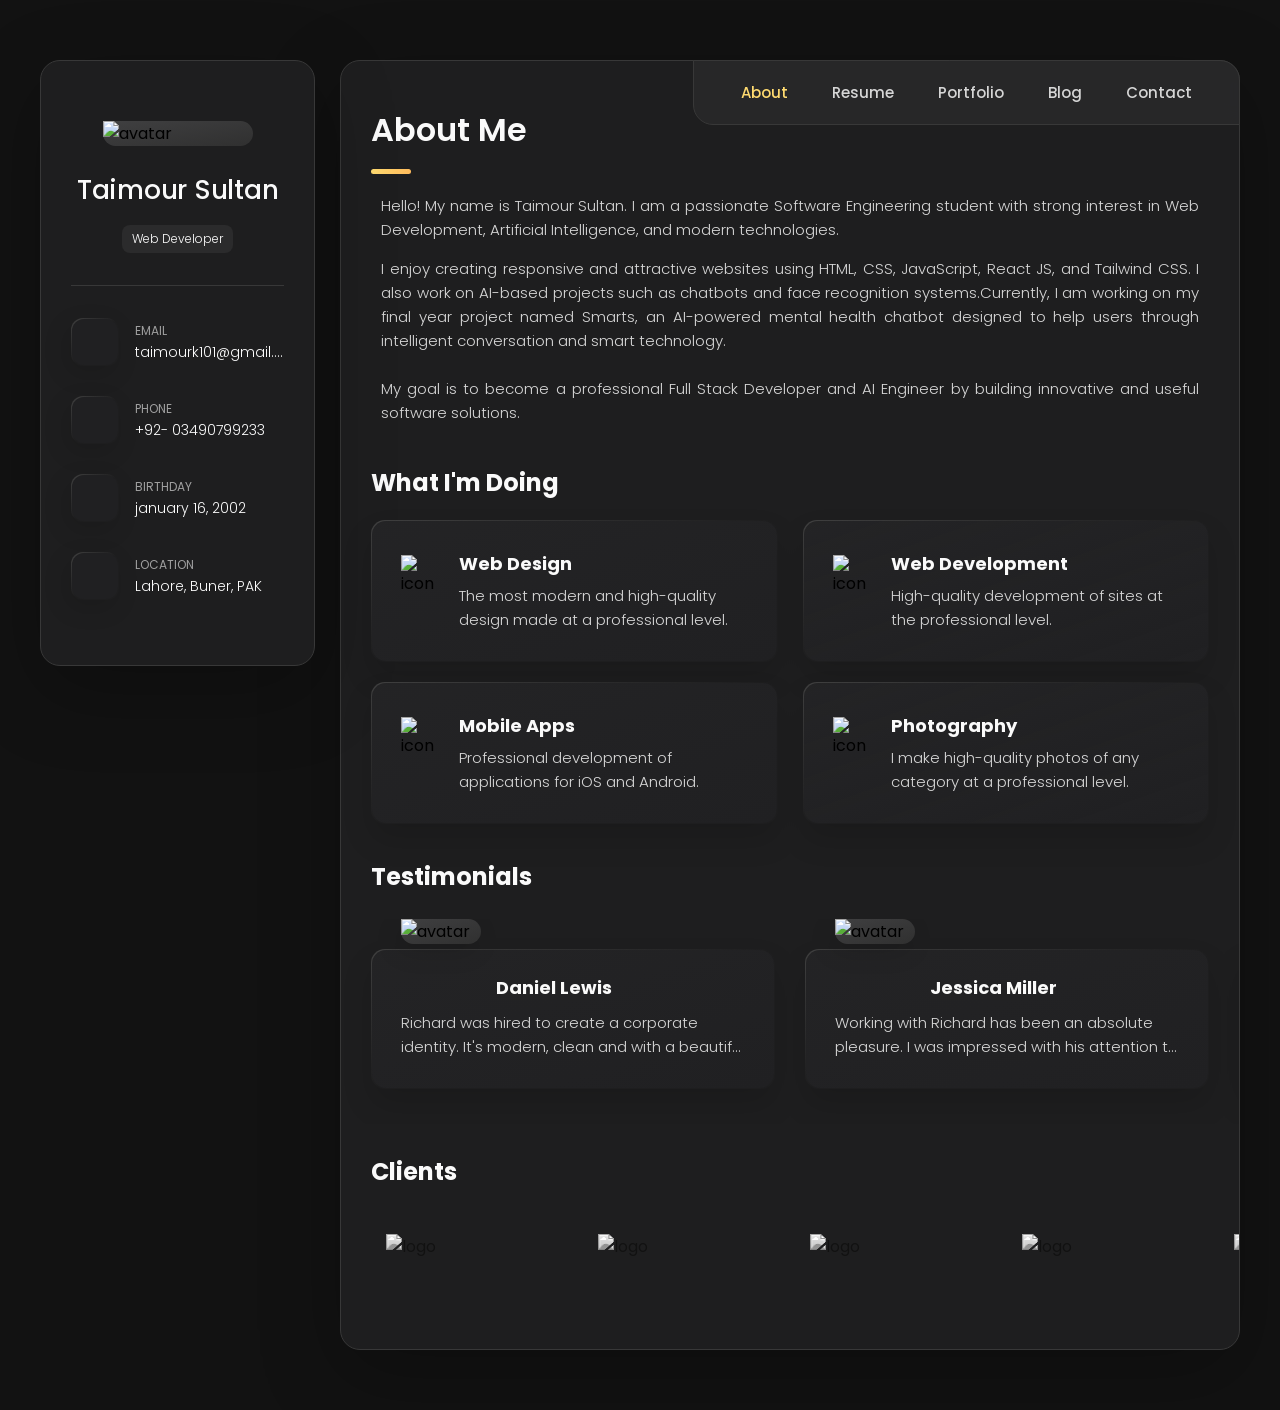
==== index.html @ 166cf3db "first commit" ====
<!DOCTYPE html>
<html lang="en">
<head>
    <meta charset="UTF-8">
    <meta name="viewport" content="width=device-width, initial-scale=1.0">
    <title>Personal Portfolio</title>
    <link rel="stylesheet" href="style.css">
    <link rel="shortcut icon" href="https://i.postimg.cc/9fqYVvxh/logo.png" type="image/x-icon">
</head>
<body>
    <main>
        <aside class="sidebar " data-sidebar>
            <div class="sidebar-info">
                <figure class="avatar-box">
                    <img src="https://i.postimg.cc/JzBWVhW4/my-avatar.png" alt="avatar" width="80">
                </figure>

                <div class="info-content">
                    <h1 class="name" title="Richard Hanrick">Taimour Sultan</h1>
                    <p class="title">Web Developer</p>
                </div>

                <button class="info-more-btn" data-sidebar-btn>
                    <span>Show Contacts</span>
                    <ion-icon name="chevron-down"></ion-icon>
                </button>
            </div>

            <div class="sidebar-info-more">
                <div class="separator"></div>

                <ul class="contacts-list">
                    <li class="contact-item">
                        <div class="icon-box">
                            <ion-icon name="mail-outline"></ion-icon>
                        </div>

                        <div class="contact-info">
                            <p class="contact-title">Email</p>

                            <a href="mailto:richard@example.com" class="contact-link">taimourk101@gmail.com</a>
                        </div>
                    </li>

                    <li class="contact-item">
                        <div class="icon-box">
                            <ion-icon name="phone-portrait-outline"></ion-icon>
                        </div>

                        <div class="contact-info">
                            <p class="contact-title">Phone</p>

                            <a href="tel:+923490799233" class="contact-link">+92- 03490799233</a>
                        </div>
                    </li>

                    <li class="contact-item">
                        <div class="icon-box">
                            <ion-icon name="calendar-outline"></ion-icon>
                        </div>

                        <div class="contact-info">
                            <p class="contact-title">Birthday</p>

                            <time datetime="1982-06-23">january 16, 2002</time>
                        </div>
                    </li>

                    <li class="contact-item">
                        <div class="icon-box">
                            <ion-icon name="location-outline"></ion-icon>
                        </div>

                        <div class="contact-info">
                            <p class="contact-title">Location</p>

                            <address>Lahore, Buner, PAK</address>
                        </div>
                    </li>
                </ul>

                <div class="separator"></div>

                <ul class="social-list">
                    <li class="social-item"><a href="https://github.com/taimoursultan7" class="social-link" target="_blank"><ion-icon name="logo-github"></ion-icon></a></li>

                    <li class="social-item"><a href="https://x.com/taimour_kh38500" class="social-link" target="_blank"><ion-icon name="logo-twitter"></ion-icon></a></li>
                    
                    <li class="social-item"><a href="https://www.instagram.com/dxkhan_7?igsh=ajRmc2sweWIwYXI=" class="social-link" target="_blank"><ion-icon name="logo-instagram"></ion-icon></a></li>

                    <li class="social-item"><a href="https://wa.me/923490799233" class="social-link" target="_blank"><ion-icon name="logo-whatsapp"></ion-icon></a></li>

                    <li class="social-item"><a href="https://www.snapchat.com/add/taimour_3?share_id=RytKRe5foOk&locale=en-PK" class="social-link" target="_blank"><ion-icon name="logo-snapchat"></ion-icon></a></li>

                    <li class="social-item"><a href="https://tiktok.com/@taimourkhan_7" class="social-link" target="_blank"><ion-icon name="logo-tiktok"></ion-icon></a></li>

                    <li class="social-item"><a href="https://www.linkedin.com/in/taimour-sultan-67161540a?utm_source=share_via&utm_content=profile&utm_medium=member_android" class="social-link" target="_blank"><ion-icon name="logo-linkedin"></ion-icon></a></li>
                </ul>
            </div>
        </aside>

        <div class="main-content">
            <nav class="navbar">
                <ul class="navbar-list">
                    <li class="navbar-item"><button class="navbar-link active" data-nav-link>About</button></li>
                    <li class="navbar-item"><button class="navbar-link" data-nav-link>Resume</button></li>
                    <li class="navbar-item"><button class="navbar-link" data-nav-link>Portfolio</button></li>
                    <li class="navbar-item"><button class="navbar-link" data-nav-link>Blog</button></li>
                    <li class="navbar-item"><button class="navbar-link" data-nav-link>Contact</button></li>
                </ul>
            </nav>

            <article class="about active" data-page="about">
                <header>
                    <h2 class="h2 article-title">About me</h2>
                </header>

                <section class="about-text">
                    <p>Hello! My name is Taimour Sultan. I am a passionate Software Engineering student with strong interest in Web Development, Artificial Intelligence, and modern technologies.</p>
                    <p>I enjoy creating responsive and attractive websites using HTML, CSS, JavaScript, React JS, and Tailwind CSS. I also work on AI-based projects such as chatbots and face recognition systems.Currently, I am working on my final year project named Smarts, an AI-powered mental health chatbot designed to help users through intelligent conversation and smart technology.
<br><br>
My goal is to become a professional Full Stack Developer and AI Engineer by building innovative and useful software solutions.</p>
                </section>

                <section class="service">
                    <h3 class="h3 service-title">What I'm doing</h3>

                    <ul class="service-list">
                        <li class="service-item">
                            <div class="service-icon-box">
                                <img src="https://i.postimg.cc/4389jZkP/icon-design.png" alt="icon" width="40">
                            </div>

                            <div class="service-content-box">
                                <h4 class="h4 service-item-title">Web Design</h4>
                                <p class="service-item-text">The most modern and high-quality design made at a professional level.</p>
                            </div>
                        </li>

                        <li class="service-item">
                            <div class="service-icon-box">
                                <img src="https://i.postimg.cc/ZqgqrqzG/icon-dev.png" alt="icon" width="40">
                            </div>

                            <div class="service-content-box">
                                <h4 class="h4 service-item-title">Web development</h4>
                                <p class="service-item-text">High-quality development of sites at the professional level.</p>
                            </div>
                        </li>

                        <li class="service-item">
                            <div class="service-icon-box">
                                <img src="https://i.postimg.cc/xjLdzYxZ/icon-app.png" alt="icon" width="40">
                            </div>

                            <div class="service-content-box">
                                <h4 class="h4 service-item-title">Mobile apps</h4>
                                <p class="service-item-text">Professional development of applications for iOS and Android.</p>
                            </div>
                        </li>

                        <li class="service-item">
                            <div class="service-icon-box">
                                <img src="https://i.postimg.cc/0NL8zHpx/icon-photo.png" alt="icon" width="40">
                            </div>

                            <div class="service-content-box">
                                <h4 class="h4 service-item-title">Photography</h4>
                                <p class="service-item-text">I make high-quality photos of any category at a professional level.</p>
                            </div>
                        </li>
                    </ul>
                </section>

                <section class="testimonials">
                    <h3 class="h3 testimonials-title">Testimonials</h3>

                    <ul class="testimonials-list has-scrollbar">
                        <li class="testimonials-item">
                            <div class="content-card" data-testimonials-item>
                                <figure class="testimonials-avatar-box">
                                    <img src="https://i.postimg.cc/zGDHfn3G/avatar-1.png" alt="avatar" data-testimonials-avatar width="60">
                                </figure>

                                <h4 class="h4 testimonials-item-title" data-testimonials-title>Daniel Lewis</h4>

                                <div class="testimonials-text" data-testimonials-text>
                                    <p>Richard was hired to create a corporate identity. It's modern, clean and with a beautiful design that got a lot of praises from colleagues and visitors. We were very pleased with the work done. He has a lot of experience and is very concerned about the needs of client.</p>
                                </div>
                            </div>
                        </li>

                        <li class="testimonials-item">
                            <div class="content-card" data-testimonials-item>
                                <figure class="testimonials-avatar-box">
                                    <img src="https://i.postimg.cc/DwY0yHtx/avatar-2.png" alt="avatar" data-testimonials-avatar width="60">
                                </figure>

                                <h4 class="h4 testimonials-item-title" data-testimonials-title>Jessica Miller</h4>

                                <div class="testimonials-text" data-testimonials-text>
                                    <p>Working with Richard has been an absolute pleasure. I was impressed with his attention to detail, his web design skills and his professional approach to our timelines and processes.</p>
                                </div>
                            </div>
                        </li>

                        <li class="testimonials-item">
                            <div class="content-card" data-testimonials-item>
                                <figure class="testimonials-avatar-box">
                                    <img src="https://i.postimg.cc/fRFWhX9F/avatar-3.png" alt="avatar" data-testimonials-avatar width="60">
                                </figure>

                                <h4 class="h4 testimonials-item-title" data-testimonials-title>Emily Evans</h4>

                                <div class="testimonials-text" data-testimonials-text>
                                    <p>I couldn't be happier with the website that Richard created for us. His attention to detail and creativity is unmatched. Our clients frequently compliment the design, and it has significantly improved our brand image.</p>
                                </div>
                            </div>
                        </li>

                        <li class="testimonials-item">
                            <div class="content-card" data-testimonials-item>
                                <figure class="testimonials-avatar-box">
                                    <img src="https://i.postimg.cc/zXv1Xv81/avatar-4.png" alt="avatar" data-testimonials-avatar width="60">
                                </figure>

                                <h4 class="h4 testimonials-item-title" data-testimonials-title>Henry Williams</h4>

                                <div class="testimonials-text" data-testimonials-text>
                                    <p>I was overwhelmed with the thought of redesigning my online store, but Richard made the process seamless. The site is not only visually appealing but also optimized for conversions. I've seen a 50% increase in traffic since the launch!</p>
                                </div>
                            </div>
                        </li>
                    </ul>
                </section>

                <div class="modal-container " data-modal-container>
                    <div class="overlay " data-overlay></div>

                    <section class="testimonials-modal">
                        <button class="modal-close-btn" data-modal-close-btn><ion-icon name="close-outline"></ion-icon></button>

                        <div class="modal-img-wrapper">
                            <figure class="modal-avatar-box">
                                <img src="https://i.postimg.cc/zGDHfn3G/avatar-1.png" alt="Daniel Lewis" width="80" data-modal-img>
                            </figure>

                            <img src="https://i.postimg.cc/mZ00RwX7/icon-quote.png" alt="quote icon">
                        </div>

                        <div class="modal-content">
                            <h4 class="h3 modal-title" data-modal-title>Daniel Lewis</h4>
                            <time datetime="2023-06-14">14 June, 2023</time>

                            <div class="modal-text" data-modal-text>
                                <p>Richard was hired to create a corporate identity. It's modern, clean and with a beautiful design that got a lot of praises from colleagues and visitors. We were very pleased with the work done. He has a lot of experience and is very concerned about the needs of client.</p>
                            </div>
                        </div>
                    </section>
                </div>

                <section class="clients">
                    <h3 class="h3 clients-title">Clients</h3>

                    <ul class="clients-list has-scrollbar">
                        <li class="clients-item">
                            <a href="#"><img src="https://i.postimg.cc/YqfKyG66/logo-1-color.png" alt="logo"></a>
                        </li>

                        <li class="clients-item">
                            <a href="#"><img src="https://i.postimg.cc/fWm6JtgG/logo-2-color.png" alt="logo"></a>
                        </li>

                        <li class="clients-item">
                            <a href="#"><img src="https://i.postimg.cc/Bb07xpwd/logo-3-color.png" alt="logo"></a>
                        </li>

                        <li class="clients-item">
                            <a href="#"><img src="https://i.postimg.cc/hv1yMmkh/logo-4-color.png" alt="logo"></a>
                        </li>

                        <li class="clients-item">
                            <a href="#"><img src="https://i.postimg.cc/ry1P86Dc/logo-5-color.png" alt="logo"></a>
                        </li>

                        <li class="clients-item">
                            <a href="#"><img src="https://i.postimg.cc/SsWDN8NV/logo-6-color.png" alt="logo"></a>
                        </li>
                    </ul>
                </section>

            </article>
            
            <article class="resume " data-page="resume">
                <header>
                    <h2 class="h2 article-title">Resume</h2>
                </header>

                <section class="timeline">
                    <div class="title-wrapper">
                        <div class="icon-box"><ion-icon name="book-outline"></ion-icon></div>

                        <h3 class="h3">Education</h3>
                    </div>

                    <ol class="timeline-list">
                        <li class="timeline-item">
                            <h4 class="h4 timeline-item-title">University of swat </h4>
                            <span>2021 - 2025</span>
                            <p class="timeline-text">The University of Swat is a public sector university located in Khyber Pakhtunkhwa, Pakistan. It offers a range of undergraduate and postgraduate programs, including Software Engineering. Taimour Sultan is currently studying Software Engineering at the University of Swat, where he is gaining skills in programming, software development, and modern computing technologies.</p>
                        </li>

                        <li class="timeline-item">
                            <h4 class="h4 timeline-item-title">Govt.Degree College Jower,Buner.</h4>
                            <span>2020 - 2021</span>
                            <p class="timeline-text">Government Degree College Jowar, Buner is a public educational institution located in District Buner, Khyber Pakhtunkhwa, Pakistan. It provides intermediate and degree-level education in various disciplines. Taimour Sultan completed F.Sc (Pre-Engineering) from this college, gaining a strong foundation in mathematics, physics, and chemistry for further studies in engineering and technology.</p>
                        </li>

                        <li class="timeline-item">
                            <h4 class="h4 timeline-item-title">Abdali Public School Jower,Buner.</h4>
                            <span>2003 - 2019</span>
                            <p class="timeline-text">Abdali Public School Jowar, Buner is a private educational institution located in District Buner, Khyber Pakhtunkhwa, Pakistan. It provides quality education at school and college level with a focus on academic excellence and discipline. Taimour Sultan studied at this school, where he built a strong foundation for his future education.</p>
                        </li>
                    </ol>
                </section>

                <section class="timeline">
                    <div class="title-wrapper">
                        <div class="icon-box"><ion-icon name="book-outline"></ion-icon></div>

                        <h3 class="h3">Experience</h3>
                    </div>

                    <ol class="timeline-list">
                        <li class="timeline-item">
                            <h4 class="h4 timeline-item-title">Web Development</h4>
                            <span>2025 - Present</span>
                            <p class="timeline-text">Web development is the process of creating and maintaining websites and web applications. It involves designing the user interface (front-end), building server-side functionality (back-end), and managing databases. Web developers use technologies like HTML, CSS, JavaScript, and frameworks to build responsive, interactive, and user-friendly websites that work across all devices.</p>
                        </li>

                        <li class="timeline-item">
                            <h4 class="h4 timeline-item-title">Backend Development</h4>
                            <span>2025 - 2026</span>
                            <p class="timeline-text">Backend development is the part of web development that focuses on server-side logic, databases, and application functionality. It handles how data is stored, processed, and delivered between the server and the user interface. Backend developers use languages like Python, Java, PHP, Node.js, and databases like MySQL or MongoDB to build secure, fast, and efficient web systems.</p>
                        </li>

                        <li class="timeline-item">
                            <h4 class="h4 timeline-item-title">Web designer</h4>
                            <span>2021 - 2026</span>
                            <p class="timeline-text">I create logos, color schemes and typography for a brand's identity. Also I develop graphics for websites, social media and digital ads with applications that enhance user experience.</p>
                        </li>

                        <li class="timeline-item">
                            <h4 class="h4 timeline-item-title">Digital Marketing</h4>
                            <span>2025 - 2026</span>
                            <p class="timeline-text">Digital marketing is the practice of promoting products or services using digital platforms such as social media, search engines, websites, and email. It helps businesses reach a wider audience, increase brand awareness, and boost sales through online strategies like SEO, social media marketing, and paid advertising. Taimour Sultan has knowledge of digital marketing, focusing on online growth and audience engagement techniques.</p>
                        </li>
                    </ol>
                </section>

                <section class="skill">
                    <h3 class="h3 skills-title">My Skills</h3>

                    <ul class="skills-list content-card">
                        <li class="skills-item">
                            <div class="title-wrapper">
                                <h5 class="h5">Web Development</h5>
                                <data value="80">80%</data>
                            </div>

                            <div class="skills-progress-bg">
                                <div class="skills-progress-fill" style="width: 80%;"></div>
                            </div>
                        </li>

                        <li class="skills-item">
                            <div class="title-wrapper">
                                <h5 class="h5">Backend Development</h5>
                                <data value="70">70%</data>
                            </div>

                            <div class="skills-progress-bg">
                                <div class="skills-progress-fill" style="width: 70%;"></div>
                            </div>
                        </li>

                        <li class="skills-item">
                            <div class="title-wrapper">
                                <h5 class="h5">Web Design</h5>
                                <data value="90">90%</data>
                            </div>

                            <div class="skills-progress-bg">
                                <div class="skills-progress-fill" style="width: 90%;"></div>
                            </div>
                        </li>

                        <li class="skills-item">
                            <div class="title-wrapper">
                                <h5 class="h5">Digital Marketing</h5>
                                <data value="50">50%</data>
                            </div>

                            <div class="skills-progress-bg">
                                <div class="skills-progress-fill" style="width: 50%;"></div>
                            </div>
                        </li>
                    </ul>
                </section>
            </article>

            <article class="portfolio " data-page="portfolio">
                <header>
                    <h2 class="h2 article-title">Portfolio</h2>
                </header>

                <section class="projects">
                    <ul class="filter-list">
                        <li class="filter-item"><button class="active" data-filter-btn>All</button></li>
                        <li class="filter-item"><button data-filter-btn>Blog</button></li>
                        <li class="filter-item"><button data-filter-btn>Web Development</button></li>
                        <li class="filter-item"><button data-filter-btn>Backend Development</button></li>
                        <li class="filter-item"><button data-filter-btn>Web Design</button></li>
                        <li class="filter-item"><button data-filter-btn>Digital Marketing</button></li>
                    </ul>

                    <div class="filter-select-box">
                        <button class="filter-select " data-select>
                            <div class="select-value" data-select-value>Select Category</div>

                            <div class="select-icon">
                                <ion-icon name="chevron-down"></ion-icon>
                            </div>
                        </button>

                        <ul class="select-list">
                            <li class="select-item"><button data-select-item>All</button></li>
                            <li class="select-item"><button data-select-item>Blog</button></li>
                            <li class="select-item"><button data-select-item>Web Development</button></li>
                            <li class="select-item"><button data-select-item>Backend Development</button></li>
                            <li class="select-item"><button data-select-item>Web Design</button></li>
                            <li class="select-item"><button data-select-item>Digital Marketing</button></li>
                        </ul>
                    </div>

                    <ul class="project-list">
                        <li class="project-item active" data-filter-item data-category="web development">
                            <a href="#">
                                <figure class="project-img">
                                    <div class="project-item-icon-box">
                                        <ion-icon name="eye-outline"></ion-icon>
                                    </div>

                                    <img src="https://i.postimg.cc/qRHpHMyd/project-1.jpg" alt="finance" loading="lazy">
                                </figure>

                                <h3 class="project-title">Finance</h3>
                                <p class="project-category">Web Development</p>
                            </a>
                        </li>

                        <li class="project-item active" data-filter-item data-category="backend development">
                            <a href="#">
                                <figure class="project-img">
                                    <div class="project-item-icon-box">
                                        <ion-icon name="eye-outline"></ion-icon>
                                    </div>

                                    <img src="https://i.postimg.cc/bNrcM2Wt/project-2.png" alt="orizon" loading="lazy">
                                </figure>

                                <h3 class="project-title">Orizon</h3>
                                <p class="project-category">Backend Development</p>
                            </a>
                        </li>

                        <li class="project-item active" data-filter-item data-category="web design">
                            <a href="#">
                                <figure class="project-img">
                                    <div class="project-item-icon-box">
                                        <ion-icon name="eye-outline"></ion-icon>
                                    </div>

                                    <img src="https://i.postimg.cc/jSJVqYsq/project-3.jpg" alt="fundo" loading="lazy">
                                </figure>

                                <h3 class="project-title">Fundo</h3>
                                <p class="project-category">Web Design</p>
                            </a>
                        </li>

                        <li class="project-item active" data-filter-item data-category="blog">
                            <a href="#">
                                <figure class="project-img">
                                    <div class="project-item-icon-box">
                                        <ion-icon name="eye-outline"></ion-icon>
                                    </div>

                                    <img src="https://i.postimg.cc/dtpXxNGb/project-4.png" alt="brawlhalla" loading="lazy">
                                </figure>

                                <h3 class="project-title">Brawlhalla</h3>
                                <p class="project-category">Blog</p>
                            </a>
                        </li>

                        <li class="project-item active" data-filter-item data-category="web design">
                            <a href="#">
                                <figure class="project-img">
                                    <div class="project-item-icon-box">
                                        <ion-icon name="eye-outline"></ion-icon>
                                    </div>

                                    <img src="https://i.postimg.cc/43T0JKLw/project-5.png" alt="dsm." loading="lazy">
                                </figure>

                                <h3 class="project-title">DSM.</h3>
                                <p class="project-category">Web Design</p>
                            </a>
                        </li>

                        <li class="project-item active" data-filter-item data-category="digital marketing">
                            <a href="#">
                                <figure class="project-img">
                                    <div class="project-item-icon-box">
                                        <ion-icon name="eye-outline"></ion-icon>
                                    </div>

                                    <img src="https://i.postimg.cc/qR1DX1kZ/project-6.png" alt="metaspark" loading="lazy">
                                </figure>

                                <h3 class="project-title">Metaspark</h3>
                                <p class="project-category">Digital Marketing</p>
                            </a>
                        </li>

                        <li class="project-item active" data-filter-item data-category="backend development">
                            <a href="#">
                                <figure class="project-img">
                                    <div class="project-item-icon-box">
                                        <ion-icon name="eye-outline"></ion-icon>
                                    </div>

                                    <img src="https://i.postimg.cc/Kj4q9tjc/project-7.png" alt="summary" loading="lazy">
                                </figure>

                                <h3 class="project-title">Summary</h3>
                                <p class="project-category">Backend Development</p>
                            </a>
                        </li>

                        <li class="project-item active" data-filter-item data-category="blog">
                            <a href="#">
                                <figure class="project-img">
                                    <div class="project-item-icon-box">
                                        <ion-icon name="eye-outline"></ion-icon>
                                    </div>

                                    <img src="https://i.postimg.cc/rw2j4B1w/project-8.jpg" alt="task manager" loading="lazy">
                                </figure>

                                <h3 class="project-title">Task Manager</h3>
                                <p class="project-category">Blog</p>
                            </a>
                        </li>

                        <li class="project-item active" data-filter-item data-category="digital marketing">
                            <a href="#">
                                <figure class="project-img">
                                    <div class="project-item-icon-box">
                                        <ion-icon name="eye-outline"></ion-icon>
                                    </div>

                                    <img src="https://i.postimg.cc/7LxNsSQv/project-9.png" alt="arrival" loading="lazy">
                                </figure>

                                <h3 class="project-title">Arrival</h3>
                                <p class="project-category">Digital Marketing</p>
                            </a>
                        </li>
                    </ul>
                </section>
            </article>

            <article class="blog " data-page="blog">
                <header>
                    <h2 class="h2 article-title">Blog</h2>
                </header>

                <section class="blog-posts">
                    <ul class="blog-posts-list">
                        <li class="blog-post-item">
                            <a href="#">
                                    <figure class="blog-banner-box">
                                        <img src="https://i.postimg.cc/DysCZrWs/blog-1.jpg" alt="Design conferences in 2024" loading="lazy">
                                    </figure>

                                <div class="blog-content">
                                    <div class="blog-meta">
                                        <p class="blog-category">Design</p>
                                        <span class="dot"></span>
                                        <time datetime="2024-02-23">Feb 23, 2024</time>
                                    </div>

                                    <h3 class="h3 blog-item-title">Design conferences in 2024</h3>
                                    <p class="blog-text">In 2024, several exciting design conferences are set to take place, offering opportunities for professionals and enthusiasts to connect, learn, and share innovative ideas.</p>
                                </div>
                            </a>
                        </li>

                        <li class="blog-post-item">
                            <a href="#">
                                <figure class="blog-banner-box">
                                    <img src="https://i.postimg.cc/QC7qFDMs/blog-2.jpg" alt="Best fonts every designer" loading="lazy">
                                </figure>


                                <div class="blog-content">
                                    <div class="blog-meta">
                                        <p class="blog-category">Design</p>
                                        <span class="dot"></span>
                                        <time datetime="2024-01-29">Jan 29, 2024</time>
                                    </div>

                                    <h3 class="h3 blog-item-title">Best fonts every designer</h3>
                                    <p class="blog-text">When it comes to typography, choosing the right font is essential for effective design. In this article, I'll bring a brief overview of some of the best fonts that every designer should consider incorporating into their toolkit.</p>
                                </div>
                            </a>
                        </li>

                        <li class="blog-post-item">
                            <a href="#">
                                <figure class="blog-banner-box">
                                    <img src="https://i.postimg.cc/W1T71QcL/blog-3.jpg" alt="Design digest #80" loading="lazy">
                                </figure>

                                <div class="blog-content">
                                    <div class="blog-meta">
                                        <p class="blog-category">Design</p>
                                        <span class="dot"></span>
                                        <time datetime="2023-12-20">Dec 20, 2023</time>
                                    </div>

                                    <h3 class="h3 blog-item-title">Design digest </h3>
                                    <p class="blog-text">Hello, my friends. In this Design Digest, I'll show you a curated collection of the latest trends, insights, and innovations in the design world. This edition highlights key themes and discussions that are shaping the future of design.</p>
                                </div>
                            </a>
                        </li>

                        <li class="blog-post-item">
                            <a href="#">
                                <figure class="blog-banner-box">
                                    <img src="https://i.postimg.cc/2S0n8yxh/blog-4.jpg" alt="2023 UI interactions" loading="lazy">
                                </figure>

                                <div class="blog-content">
                                    <div class="blog-meta">
                                        <p class="blog-category">Design</p>
                                        <span class="dot"></span>
                                        <time datetime="2023-11-29">Nov 29, 2023</time>
                                    </div>

                                    <h3 class="h3 blog-item-title">2023 UI interactions</h3>
                                    <p class="blog-text">As we move into 2024, 2023 was marked by the rapidly evolution of the landscape of UI interactions, driven by advancements in technology and user expectations. Dive with me in this text to see the main areas changed in this year.</p>
                                </div>
                            </a>
                        </li>

                        <li class="blog-post-item">
                            <a href="#">
                                <figure class="blog-banner-box">
                                    <img src="https://i.postimg.cc/YCCmVkw9/blog-5.jpg" alt="The forgotten art of spacing" loading="lazy">
                                </figure>

                                <div class="blog-content">
                                    <div class="blog-meta">
                                        <p class="blog-category">Design</p>
                                        <span class="dot"></span>
                                        <time datetime="2023-11-12">Nov 12, 2023</time>
                                    </div>

                                    <h3 class="h3 blog-item-title">The forgotten art of spacing</h3>
                                    <p class="blog-text">In the realm of design, spacing is often an overlooked yet crucial element that can significantly impact the overall aesthetic and functionality of a composition. This post will emphasize the importance of white space, margins, and padding in creating visually appealing and effective designs.</p>
                                </div>
                            </a>
                        </li>

                        <li class="blog-post-item">
                            <a href="#">
                                <figure class="blog-banner-box">
                                    <img src="https://i.postimg.cc/zBCBvP16/blog-6.jpg" alt="Design digest #79" loading="lazy">
                                </figure>

                                <div class="blog-content">
                                    <div class="blog-meta">
                                        <p class="blog-category">Design</p>
                                        <span class="dot"></span>
                                        <time datetime="2023-10-20">Oct 20, 2023</time>
                                    </div>

                                    <h3 class="h3 blog-item-title">Design digest </h3>
                                    <p class="blog-text">Hi, my friends. In this Design Digest I'll focus in the tools and resources that we use daily in our projects. Also, I'll include examples of software recommendations, online courses, and design communities that foster collaboration and learning.</p>
                                </div>
                            </a>
                        </li>
                    </ul>
                </section>
            </article>

            <article class="contact " data-page="contact">
                <header>
                    <h2 class="h2 article-title">Contact</h2>
                </header>

                <section class="mapbox" data-mapbox>
                    <figure>
                        <iframe src="https://www.google.com/maps/embed?pb=!1m18!1m12!1m3!1d155664.37057407192!2d74.3343893!3d31.482940349999996!2m3!1f0!2f0!3f0!3m2!1i1024!2i768!4f13.1!3m3!1m2!1s0x39190483e58107d9%3A0xc23abe6ccc7e2462!2sLahore%2C%20Pakistan!5e1!3m2!1sen!2s!4v1780914014416!5m2!1sen!2s" width="600" height="450" style="border:0;" allowfullscreen="" loading="lazy" referrerpolicy="no-referrer-when-downgrade"></iframe>
                         width="400" height="300" loading="lazy"></iframe>
                    </figure>
                </section>

                <section class="contact-form">
                    <h3 class="h3 form-title">Contact Form</h3>

                    <form action="https://formsubmit.co/taimourk101@gmail.com" method="POST" class="form" data-form>
                        <!-- Add a hidden field to define the email subject -->
                        <input type="hidden" name="_subject" value="New message from Portfolio Contact Form">
                        <input type="hidden" name="_captcha" value="false">
                        <div class="input-wrapper">
                            <input type="text" name="fullname" class="form-input" placeholder="Full name" required data-form-input>
                            <input type="email" name="email" class="form-input" placeholder="Email Address" required data-form-input>
                        </div>

                        <textarea name="message" class="form-input" placeholder="Your Message" required data-form-input=""></textarea>

                        <button class="form-btn" type="submit" disabled data-form-btn>
                            <ion-icon name="paper-plane"></ion-icon>
                            <span>Send Message</span>
                        </button>
                    </form>
                </section>
            </article>
        </div>
    </main>

    <script src="main.js"></script>

    <script type="module" src="https://unpkg.com/ionicons@7.1.0/dist/ionicons/ionicons.esm.js"></script>
    <script nomodule src="https://unpkg.com/ionicons@7.1.0/dist/ionicons/ionicons.js"></script>
</body>
</html>
---- style.css ----
@import url("https://fonts.googleapis.com/css2?family=Poppins:ital,wght@0,100;0,200;0,300;0,400;0,500;0,600;0,700;0,800;0,900;1,100;1,200;1,300;1,400;1,500;1,600;1,700;1,800;1,900&display=swap");

:root {
  --bg-gradient-onyx: linear-gradient(
    to bottom right,
    hsl(240, 1%, 25%) 3%,
    hsl(0, 0%, 19%) 97%
  );
  --bg-gradient-jet:
    linear-gradient(
      to bottom right,
      hsla(240, 1%, 18%, 0.251) 3%,
      hsla(240, 2%, 11%, 0) 100%
    ),
    hsl(240, 2%, 13%);
  --bg-gradient-yellow1: linear-gradient(
    to bottom right,
    hsl(45, 100%, 71%) 0%,
    hsla(36, 100%, 69%, 0) 50%
  );
  --bg-gradient-yellow2:
    linear-gradient(
      135deg,
      hsla(45, 100%, 71%, 0.251) 0%,
      hsla(35, 100%, 68%, 0) 59.86%
    ),
    hsl(240, 2%, 13%);
  --border-gradient-onyx: linear-gradient(
    to bottom right,
    hsl(0, 0%, 25%) 0%,
    hsla(0, 0%, 25%, 0) 50%
  );
  --text-gradient-yellow: linear-gradient(
    to right,
    hsl(45, 100%, 72%),
    hsl(35, 100%, 68%)
  );

  --jet: hsl(0, 0%, 22%);
  --onyx: hsl(240, 1%, 17%);
  --eerie-black1: hsl(240, 2%, 13%);
  --eerie-black2: hsl(240, 2%, 12%);
  --smoky-black: hsl(0, 0%, 7%);
  --white1: hsl(0, 0%, 100%);
  --white2: hsl(0, 0%, 98%);
  --orange-yellow-crayola: hsl(45, 100%, 72%);
  --vegas-gold: hsl(45, 54%, 58%);
  --light-gray: hsl(0, 0%, 84%);
  --light-gray70: hsla(0, 0%, 84%, 0.7);
  --bittersweet-shimmer: hsl(0, 43%, 51%);

  --ff-poppins: "Poppins", sans-serif;

  --fs1: 24px;
  --fs2: 18px;
  --fs3: 17px;
  --fs4: 16px;
  --fs5: 15px;
  --fs6: 14px;
  --fs7: 13px;
  --fs8: 12px;

  --fw300: 300;
  --fw400: 400;
  --fw500: 500;
  --fw600: 600;

  --shadow1: -4px 8px 24px hsla(0, 0%, 0%, 0.25);
  --shadow2: 0px 16px 30px hsla(0, 0%, 0%, 0.25);
  --shadow3: 0px 16px 40px hsla(0, 0%, 0%, 0.25);
  --shadow4: 0px 25px 50px hsla(0, 0%, 0%, 0.15);
  --shadow5: 0px 24px 80px hsla(0, 0%, 0%, 0.25);

  --transition1: 0.25s ease;
  --transition2: 0.5s ease-in-out;
}

*,
*::before,
*::after {
  margin: 0;
  padding: 0;
  box-sizing: border-box;
}

a {
  text-decoration: none;
}

li {
  list-style: none;
}

img,
ion-icon,
a,
button,
time,
span {
  display: block;
}

button {
  font: inherit;
  background: none;
  border: none;
  text-align: left;
  cursor: pointer;
}

input,
textarea {
  display: block;
  width: 100%;
  background: none;
  font: inherit;
}

::selection {
  background: var(--orange-yellow-crayola);
  color: var(--smoky-black);
}

:focus {
  outline-color: var(--orange-yellow-crayola);
}

html {
  font-family: var(--ff-poppins);
}

body {
  background: var(--smoky-black);
}

main {
  margin: 15px 12px;
  margin-bottom: 75px;
  min-width: 259px;
}

.sidebar,
article {
  background: var(--eerie-black2);
  border: 1px solid var(--jet);
  border-radius: 20px;
  box-shadow: var(--shadow1);
  z-index: 1;
  padding: 15px;
}

.sidebar.active {
  max-height: 405px;
}

.separator {
  width: 100%;
  height: 1px;
  background: var(--jet);
  margin: 16px 0;
}

.icon-box {
  position: relative;
  background: var(--border-gradient-onyx);
  width: 30px;
  height: 30px;
  border-radius: 8px;
  display: flex;
  justify-content: center;
  align-items: center;
  font-size: 16px;
  color: var(--orange-yellow-crayola);
  box-shadow: var(--shadow1);
  z-index: 1;
}

.icon-box::before {
  content: "";
  position: absolute;
  inset: 1px;
  background: var(--eerie-black1);
  border-radius: inherit;
  z-index: -1;
}

.icon-box ion-icon {
  --ionicon-stroke-width: 35px;
}

article {
  display: none;
}

article.active {
  display: block;
  animation: fade 0.5s ease backwards;
}

@keyframes fade {
  0% {
    opacity: 0;
  }
  100% {
    opacity: 1;
  }
}

.h2,
.h3,
.h4,
.h5 {
  color: var(--white2);
  text-transform: capitalize;
}

.h2 {
  font-size: var(--fs1);
}
.h3 {
  font-size: var(--fs2);
}
.h4 {
  font-size: var(--fs4);
}
.h5 {
  font-size: var(--fs7);
  font-weight: var(--fw500);
}

.article-title {
  position: relative;
  padding-bottom: 7px;
}

.article-title::after {
  content: "";
  position: absolute;
  bottom: 0;
  left: 0;
  width: 30px;
  height: 3px;
  background: var(--text-gradient-yellow);
  border-radius: 3px;
}

.has-scrollbar::-webkit-scrollbar {
  width: 5px;
  height: 5px;
}

.has-scrollbar::-webkit-scrollbar-track {
  background: var(--onyx);
  border-radius: 5px;
}

.has-scrollbar::-webkit-scrollbar-thumb {
  background: var(--orange-yellow-crayola);
  border-radius: 5px;
}

.has-scrollbar::-webkit-scrollbar-button {
  width: 20px;
}

.content-card {
  position: relative;
  background: var(--border-gradient-onyx);
  padding: 15px;
  padding-top: 45px;
  border-radius: 14px;
  box-shadow: var(--shadow2);
  cursor: pointer;
  z-index: 1;
}

.content-card::before {
  content: "";
  position: absolute;
  inset: 1px;
  background: var(--bg-gradient-jet);
  border-radius: inherit;
  z-index: -1;
}

/*ASIDE - SIDEBAR*/

.sidebar {
  margin-bottom: 15px;
  max-height: 112px;
  overflow: hidden;
  padding: 15px;
  transition: var(--transition2);
}

.sidebar-info {
  position: relative;
  display: flex;
  justify-content: flex-start;
  align-items: center;
  gap: 15px;
}

.avatar-box {
  background: var(--bg-gradient-onyx);
  border-radius: 20px;
}

.info-content .name {
  color: var(--white2);
  font-size: var(--fs3);
  font-weight: var(--fw500);
  letter-spacing: -0.25px;
  margin-bottom: 10px;
}

.info-content .title {
  color: var(--white1);
  background: var(--onyx);
  font-size: var(--fs8);
  font-weight: var(--fw300);
  width: max-content;
  padding: 3px 12px;
  border-radius: 8px;
}

.info-more-btn {
  position: absolute;
  top: -15px;
  right: -15px;
  border-radius: 0 15px;
  font-size: 13px;
  color: var(--orange-yellow-crayola);
  background: var(--border-gradient-onyx);
  padding: 10px;
  box-shadow: var(--shadow2);
  transition: var(--transition1);
  z-index: 1;
}

.info-more-btn::before {
  content: "";
  position: absolute;
  inset: 1px;
  border-radius: inherit;
  background: var(--bg-gradient-jet);
  transition: var(--transition1);
  z-index: -1;
}

.info-more-btn:hover,
.info-more-btn:focus {
  background: var(--bg-gradient-yellow1);
}
.info-more-btn:hover::before,
.info-more-btn:focus::before {
  background: var(--bg-gradient-yellow2);
}

.info-more-btn span {
  display: none;
}

.sidebar-info-more {
  opacity: 0;
  visibility: hidden;
  transition: var(--transition2);
}

.sidebar.active .sidebar-info-more {
  opacity: 1;
  visibility: visible;
}

.contacts-list {
  display: grid;
  grid-template-columns: 1fr;
  gap: 16px;
}

.contact-item {
  min-width: 100%;
  display: flex;
  align-items: center;
  gap: 16px;
}

.contact-info {
  max-width: calc(100% - 46px);
  width: calc(100% - 46px);
}

.contact-info :is(.contact-link, time, address) {
  color: var(--white2);
  font-size: var(--fs7);
}

.contact-info address {
  font-style: normal;
}

.contact-title {
  color: var(--light-gray70);
  font-size: var(--fs8);
  text-transform: uppercase;
  margin-bottom: 2px;
}

.social-list {
  display: flex;
  justify-content: flex-start;
  align-items: center;
  gap: 15px;
  padding-bottom: 4px;
  padding-left: 7px;
}

.social-item .social-link {
  color: var(--light-gray70);
  font-size: 18px;
}

.social-item .social-link:hover {
  color: var(--light-gray);
}

/*NAVBAR*/

.navbar {
  position: fixed;
  bottom: 0;
  left: 0;
  width: 100%;
  background: hsla(240, 1%, 17%, 0.75);
  backdrop-filter: blur(10px);
  border: 1px solid var(--jet);
  border-radius: 12px 12px 0 0;
  box-shadow: var(--shadow2);
  z-index: 5;
}

.navbar-list {
  display: flex;
  flex-wrap: wrap;
  justify-content: center;
  align-items: center;
  padding: 0 10px;
}

.navbar-link {
  color: var(--light-gray);
  font-size: var(--fs8);
  padding: 20px 7px;
  transition: color var(--transition1);
}

.navbar-link:hover,
.navbar-link:focus {
  color: var(--light-gray70);
}
.navbar-link.active {
  color: var(--orange-yellow-crayola);
}

/*ABOUT*/

.about .article-title {
  margin-bottom: 15px;
  margin-top: 15px;
}

.about-text {
  color: var(--light-gray);
  font-size: var(--fs6);
  font-weight: var(--fw300);
  line-height: 1.6;
}

.about-text p {
  margin-bottom: 15px;
  text-align: justify;
  padding-left: 10px;
  padding-right: 10px;
}

.service {
  margin-bottom: 35px;
}

.service-title {
  margin-bottom: 20px;
}

.service-list {
  display: grid;
  grid-template-columns: 1fr;
  gap: 20px;
}

.service-item {
  position: relative;
  background: var(--border-gradient-onyx);
  padding: 20px;
  border-radius: 14px;
  box-shadow: var(--shadow2);
  z-index: 1;
}

.service-item::before {
  content: "";
  position: absolute;
  inset: 1px;
  background: var(--bg-gradient-jet);
  border-radius: inherit;
  z-index: -1;
}

.service-icon-box {
  margin-bottom: 10px;
}
.service-icon-box img {
  margin: auto;
}

.service-content-box {
  text-align: center;
}
.service-item-title {
  margin-bottom: 7px;
}

.service-item-text {
  color: var(--light-gray);
  font-size: var(--fs6);
  font-weight: var(--fw300);
  line-height: 1.6;
}

/*TESTIMONIALS*/

.testimonials {
  margin-bottom: 30px;
}
.testimonials-title {
  margin-bottom: 20px;
}

.testimonials-list {
  display: flex;
  justify-content: flex-start;
  align-items: flex-start;
  gap: 15px;
  margin: 0 -15px;
  padding: 25px 15px;
  padding-bottom: 35px;
  overflow-x: auto;
  scroll-behavior: smooth;
  overscroll-behavior-inline: contain;
  scroll-snap-type: inline mandatory;
}

.testimonials-item {
  min-width: 100%;
  scroll-snap-align: center;
}

.testimonials-avatar-box {
  position: absolute;
  top: 0;
  left: 0;
  transform: translate(15px, -25px);
  background: var(--bg-gradient-onyx);
  border-radius: 14px;
  box-shadow: var(--shadow1);
}

.testimonials-text {
  color: var(--light-gray);
  font-size: var(--fs6);
  font-weight: var(--fw300);
  line-height: 1.6;
  display: -webkit-box;
  line-clamp: 4;
  -webkit-line-clamp: 4;
  -webkit-box-orient: vertical;
  overflow: hidden;
}

/*MODAL CONTAINER*/

.modal-container {
  position: fixed;
  top: 0;
  left: 0;
  width: 100%;
  height: 100%;
  display: flex;
  justify-content: center;
  align-items: center;
  overflow-y: auto;
  overscroll-behavior: contain;
  z-index: 20;
  pointer-events: none;
  visibility: hidden;
}

.modal-container::-webkit-scrollbar {
  display: none;
}

.modal-container.active {
  pointer-events: all;
  visibility: visible;
}

.modal-container.active .testimonials-modal {
  transform: scale(1);
  opacity: 1;
}

.overlay {
  position: fixed;
  top: 0;
  left: 0;
  width: 100%;
  height: 100vh;
  background: hsl(0, 0%, 5%);
  opacity: 0;
  visibility: hidden;
  pointer-events: none;
  z-index: 1;
  transition: var(--transition1);
}

.overlay.active {
  opacity: 0.8;
  visibility: visible;
  pointer-events: all;
}

.testimonials-modal {
  background: var(--eerie-black2);
  position: relative;
  padding: 15px;
  margin: 15px 12px;
  border: 1px solid var(--jet);
  border-radius: 14px;
  box-shadow: var(--shadow5);
  transform: scale(1.2);
  opacity: 0;
  transition: var(--transition1);
  z-index: 2;
}

.modal-close-btn {
  position: absolute;
  top: 15px;
  right: 15px;
  background: var(--onyx);
  border-radius: 8px;
  width: 32px;
  height: 32px;
  display: flex;
  justify-content: center;
  align-items: center;
  color: var(--white2);
  font-size: 18px;
  opacity: 0.7;
}

.modal-close-btn:hover,
.modal-close-btn:focus {
  opacity: 1;
}
.modal-close-btn ion-icon {
  --ionicon-stroke-width: 50px;
}

.modal-avatar-box {
  background: var(--bg-gradient-onyx);
  width: max-content;
  border-radius: 14px;
  margin-bottom: 15px;
  box-shadow: var(--shadow2);
}

.modal-img-wrapper > img {
  display: none;
}

.modal-title {
  margin-bottom: 4px;
}

.modal-content time {
  font-size: var(--fs6);
  color: var(--light-gray70);
  font-weight: var(--fw500);
  margin-bottom: 10px;
}

.modal-content p {
  color: var(--light-gray);
  font-size: var(--fs6);
  font-weight: var(--fw300);
  line-height: 1.6;
}

/*CLIENTS*/

.clients {
  margin-bottom: 15px;
}

.clients-list {
  display: flex;
  justify-content: flex-start;
  align-items: flex-start;
  gap: 15px;
  margin: 0 -15px;
  padding: 25px;
  padding-bottom: 25px;
  overflow-x: auto;
  scroll-behavior: smooth;
  overscroll-behavior-inline: contain;
  scroll-snap-type: inline mandatory;
  scroll-padding-inline: 25px;
}

.clients-item {
  min-width: 50%;
  scroll-snap-align: start;
}

.clients-item img {
  width: 100%;
  filter: grayscale(1);
  transition: var(--transition1);
}

.clients-item img:hover {
  filter: grayscale(0);
}

/*RESUME*/

.article-title {
  margin-bottom: 30px;
}

.timeline {
  margin-bottom: 30px;
}

.timeline .title-wrapper {
  display: flex;
  align-items: center;
  gap: 15px;
  margin-bottom: 25px;
}

.timeline-list {
  font-size: var(--fs6);
  margin-left: 45px;
}

.timeline-list span {
  color: var(--vegas-gold);
  font-weight: var(--fw400);
  line-height: 1.6;
}

.timeline-item {
  position: relative;
}

.timeline-item:not(:last-child) {
  margin-bottom: 20px;
}
.timeline-item:not(:last-child)::before {
  content: "";
  position: absolute;
  top: -25px;
  left: -30px;
  width: 1px;
  height: calc(100% + 50px);
  background: var(--jet);
}

.timeline-item::after {
  content: "";
  position: absolute;
  top: 5px;
  left: -33px;
  height: 6px;
  width: 6px;
  border-radius: 50%;
  background: var(--text-gradient-yellow);
  box-shadow: 0 0 0 4px var(--jet);
}

.timeline-item-title {
  font-size: var(--fs6);
  line-height: 1.3;
  margin-bottom: 7px;
}

.timeline-text {
  color: var(--light-gray);
  font-weight: var(--fw300);
  line-height: 1.6;
  text-align: justify;
}

/*SKILLS*/

.skills-title {
  margin-bottom: 20px;
}

.skills-list {
  padding: 20px;
}

.skills-item:not(:last-child) {
  margin-bottom: 15px;
}

.skill .title-wrapper {
  display: flex;
  align-items: center;
  gap: 5px;
  margin-bottom: 8px;
}

.skill .title-wrapper data {
  color: var(--light-gray);
  font-size: var(--fs7);
  font-weight: var(--fw300);
}

.skills-progress-bg {
  background: var(--jet);
  width: 100%;
  height: 8px;
  border-radius: 10px;
}

.skills-progress-fill {
  background: var(--text-gradient-yellow);
  height: 100%;
  border-radius: inherit;
}

/*PORTFOLIO*/

.filter-list {
  display: none;
}

.filter-select-box {
  position: relative;
  margin-bottom: 25px;
}

.filter-select {
  background: var(--eerie-black2);
  color: var(--light-gray);
  display: flex;
  justify-content: space-between;
  align-items: center;
  width: 100%;
  padding: 12px 16px;
  border: 1px solid var(--jet);
  border-radius: 14px;
  font-size: var(--fs6);
  font-weight: var(--fw300);
}

.filter-select.active .select-icon {
  transform: rotate(0.5turn);
}

.select-list {
  background: var(--eerie-black2);
  position: absolute;
  top: calc(100% + 6px);
  width: 100%;
  padding: 6px;
  border: 1px solid var(--jet);
  border-radius: 14px;
  z-index: 2;
  visibility: hidden;
  pointer-events: none;
  transition: 0.5s ease-in-out;
}

.filter-select.active + .select-list {
  opacity: 1;
  visibility: visible;
  pointer-events: all;
}

.select-item button {
  background: var(--eerie-black2);
  color: var(--light-gray);
  font-size: var(--fs6);
  font-weight: var(--fw300);
  text-transform: capitalize;
  width: 100%;
  padding: 8px 10px;
  border-radius: 8px;
}

.select-item button:hover {
  --eerie-black2: hsl(240, 2%, 20%);
}

.project-list {
  display: grid;
  grid-template-columns: 1fr;
  gap: 30px;
  margin-bottom: 10px;
}

.project-item {
  display: none;
}

.project-item.active {
  display: block;
  animation: scaleUp 0.25s ease forwards;
}

@keyframes scaleUp {
  0% {
    transform: scale(0.5);
  }
  100% {
    transform: scale(1);
  }
}

.project-item > a {
  width: 100%;
}

.project-img {
  position: relative;
  width: 100%;
  height: 200px;
  border-radius: 16px;
  overflow: hidden;
  margin-bottom: 15px;
}

.project-img img {
  width: 100%;
  height: 100%;
  object-fit: cover;
  transition: var(--transition1);
}

.project-img::before {
  content: "";
  position: absolute;
  top: 0;
  left: 0;
  width: 100%;
  height: 100%;
  background: transparent;
  z-index: 1;
  transition: var(--transition1);
}

.project-item > a:hover img {
  transform: scale(1.1);
}

.project-item > a:hover .project-img::before {
  background: hsla(0, 0%, 0%, 0.5);
}

.project-item-icon-box {
  --scale: 0.8;

  background: var(--jet);
  color: var(--orange-yellow-crayola);
  position: absolute;
  top: 50%;
  left: 50%;
  transform: translate(-50%, -50%) scale(var(--scale));
  font-size: 20px;
  padding: 18px;
  border-radius: 12px;
  opacity: 0;
  z-index: 1;
  transition: var(--transition1);
}

.project-item > a:hover .project-item-icon-box {
  --scale: 1;
  opacity: 1;
}

.project-item-icon-box ion-icon {
  --ionicon-stroke-width: 50px;
}

.project-title,
.project-category {
  margin-left: 10px;
}

.project-title {
  color: var(--white2);
  font-size: var(--fs5);
  font-weight: var(--fw400);
  text-transform: capitalize;
  line-height: 1.3;
}

.project-category {
  color: var(--light-gray70);
  font-size: var(--fs6);
  font-weight: var(--fw300);
}

/*BLOG*/

.blog-posts {
  margin-bottom: 10px;
}

.blog-posts-list {
  display: grid;
  grid-template-columns: 1fr;
  gap: 20px;
}

.blog-posts-item > a {
  position: relative;
  background: var(--border-gradient-onyx);
  height: 100%;
  box-shadow: var(--shadow4);
  border-radius: 16px;
  z-index: 1;
}

.blog-posts-item > a::before {
  content: "";
  position: absolute;
  inset: 1px;
  border-radius: inherit;
  background: var(--eerie-black1);
  z-index: -1;
}

.blog-banner-box {
  width: 100%;
  height: 200px;
  border-radius: 12px;
  overflow: hidden;
}

.blog-banner-box img {
  width: 100%;
  height: 100%;
  object-fit: cover;
  transition: var(--transition1);
}

.blog-content {
  padding: 15px;
}

.blog-meta {
  display: flex;
  justify-content: flex-start;
  align-items: center;
  gap: 7px;
  margin-bottom: 10px;
}

.blog-meta :is(.blog-category, time) {
  color: var(--light-gray70);
  font-size: var(--fs6);
  font-weight: var(--fw300);
}

.blog-meta .dot {
  background: var(--light-gray70);
  width: 4px;
  height: 4px;
  border-radius: 4px;
}

.blog-item-title {
  margin-bottom: 10px;
  line-height: 1.3;
  transition: var(--transition1);
}

.blog-post-item > a:hover .blog-item-title {
  color: var(--orange-yellow-crayola);
}

.blog-text {
  color: var(--light-gray);
  font-size: var(--fs6);
  font-weight: var(--fw300);
  line-height: 1.6;
  text-align: justify;
}

/*CONTACT*/

.mapbox {
  position: relative;
  height: 250px;
  width: 100%;
  border-radius: 16px;
  margin-bottom: 30px;
  border: 1px solid var(--jet);
  overflow: hidden;
}

.mapbox figure {
  height: 100%;
}

.mapbox iframe {
  width: 100%;
  height: 100%;
  border: none;
  filter: grayscale(1) invert(1);
}

.contact-form {
  margin-bottom: 10px;
}

.form-title {
  margin-bottom: 20px;
}

.input-wrapper {
  display: grid;
  grid-template-columns: 1fr;
  gap: 25px;
  margin-bottom: 25px;
}

.form-input {
  color: var(--white2);
  font-size: var(--fs6);
  font-weight: var(--fw400);
  padding: 13px 20px;
  border: 1px solid var(--jet);
  border-radius: 14px;
  outline: none;
}

.form-input::placeholder {
  font-weight: var(--fw500);
}
.form-input:focus {
  border-color: var(--orange-yellow-crayola);
}
.form-input:focus:invalid {
  border-color: var(--bittersweet-shimmer);
}

textarea.form-input {
  min-height: 100px;
  height: 120px;
  max-height: 200px;
  resize: vertical;
  margin-bottom: 25px;
}

textarea.form-input::-webkit-realizer {
  display: none;
}

.form-btn {
  position: relative;
  width: 100%;
  background: var(--border-gradient-onyx);
  color: var(--orange-yellow-crayola);
  display: flex;
  justify-content: center;
  align-items: center;
  gap: 10px;
  padding: 13px 20px;
  border-radius: 14px;
  font-size: var(--fs6);
  text-transform: capitalize;
  box-shadow: var(--shadow3);
  z-index: 1;
  transition: var(--transition1);
}

.form-btn::before {
  content: "";
  position: absolute;
  inset: 1px;
  background: var(--bg-gradient-jet);
  border-radius: inherit;
  z-index: -1;
  transition: var(--transition1);
}

.form-btn ion-icon {
  font-size: 16px;
}
.form-btn:hover {
  background: var(--bg-gradient-yellow1);
}
.form-btn::before {
  background: var(--bg-gradient-yellow2);
}

.form-btn:disabled {
  opacity: 0.7;
  cursor: not-allowed;
}

.form-btn:disabled:hover {
  background: var(--border-gradient-onyx);
}
.form-btn:disabled:hover::before {
  background: var(--bg-gradient-jet);
}

/*MEDIA QUERIES*/

@media (min-width: 450px) {
  .clients-item {
    min-width: calc(33.33% - 10px);
  }

  .project-img,
  .blog-banner-box {
    height: auto;
  }
}

@media (min-width: 580px) {
  :root {
    --fs1: 32px;
    --fs2: 24px;
    --fs3: 26px;
    --fs4: 18px;
    --fs6: 15px;
    --fs7: 15px;
    --fs8: 12px;
  }

  .sidebar,
  article {
    width: 520px;
    margin-inline: auto;
    padding: 30px;
  }

  .article-title {
    font-weight: var(--fw600);
    padding-bottom: 15px;
  }

  .article-title::after {
    width: 40px;
    height: 5px;
  }

  .icon-box {
    width: 48px;
    height: 48px;
    border-radius: 12px;
    font-size: 18px;
  }

  main {
    margin-top: 60px;
    margin-bottom: 100px;
  }

  .sidebar {
    max-height: 180px;
    margin-bottom: 30px;
  }

  .sidebar.active {
    max-height: 584px;
  }

  .sidebar-info {
    gap: 25px;
  }

  .avatar-box {
    border-radius: 30px;
  }
  .avatar-box img {
    width: 120px;
  }

  .info-content .name {
    margin-bottom: 15px;
  }
  .info-content .title {
    padding: 5px 10px;
  }

  .info-more-btn {
    top: -30px;
    right: -30px;
    padding: 10px 15px;
  }

  .info-more-btn span {
    display: block;
    font-size: var(--fs8);
  }

  .info-more-btn ion-icon {
    display: none;
  }

  .separator {
    margin: 32px 0;
  }

  .contacts-list {
    gap: 20px;
  }

  .contact-info {
    max-width: calc(100% - 64px);
    width: calc(100% - 64px);
  }

  .navbar {
    border-radius: 20px 20px 0 0;
  }

  .navbar-list {
    gap: 20px;
  }
  .navbar-link {
    --fs8: 14px;
  }

  .about .article-title {
    margin-bottom: 20px;
  }
  .about-text {
    margin-bottom: 40px;
  }

  .service-item {
    display: flex;
    justify-content: flex-start;
    align-items: flex-start;
    gap: 18px;
    padding: 30px;
  }

  .service-icon-box {
    margin-bottom: 0;
    margin-top: 5px;
  }

  .service-content-box {
    text-align: left;
  }

  .testimonials-title {
    margin-bottom: 25px;
  }

  .testimonials-list {
    gap: 30px;
    margin: 0 -30px;
    padding: 30px;
    padding-bottom: 35px;
  }

  .content-card {
    padding: 30px;
    padding-top: 25px;
  }

  .testimonials-avatar-box {
    transform: translate(30px, -30px);
    border-radius: 28px;
  }

  .testimonials-avatar-box img {
    width: 80px;
  }

  .testimonials-item-title {
    margin-bottom: 10px;
    margin-left: 95px;
  }

  .testimonials-text {
    line-clamp: 2;
    -webkit-line-clamp: 2;
  }

  .modal-container {
    padding: 20px;
  }

  .testimonials-modal {
    display: flex;
    justify-content: flex-start;
    align-items: stretch;
    gap: 25px;
    padding: 30px;
    border-radius: 20px;
  }

  .modal-img-wrapper {
    display: flex;
    flex-direction: column;
    align-items: center;
  }

  .modal-avatar-box {
    border-radius: 18px;
    margin-bottom: 0;
  }

  .modal-avatar-box img {
    width: 65px;
  }

  .modal-img-wrapper > img {
    display: block;
    position: relative;
    /* flex-grow: 1; */
    width: 35px;
    top: 50px;
  }

  .clients-list {
    gap: 25px;
    margin: 0 -30px;
    padding: 45px;
    scroll-padding-inline: 45px;
  }

  .clients-item {
    min-width: calc(33.33% - 35px);
  }

  .timeline-list {
    margin-left: 65px;
  }

  .timeline-item:not(:last-child)::before {
    left: -40px;
  }

  .timeline-item::after {
    height: 8px;
    width: 8px;
    left: -43px;
  }

  .skills-item:not(:last-child) {
    margin-bottom: 25px;
  }

  .project-img,
  .blog-banner-box {
    border-radius: 16px;
  }

  .blog-posts-list {
    gap: 30px;
  }

  .blog-content {
    padding: 25px;
  }

  .mapbox {
    height: 380px;
    border-radius: 18px;
  }

  .input-wrapper {
    gap: 30px;
    margin-bottom: 30px;
  }

  .form-input {
    padding: 15px 20px;
  }

  textarea.form-input {
    margin-bottom: 30px;
  }

  .form-btn {
    --fs-6: 16px;
    padding: 16px 20px;
  }

  .form-btn ion-icon {
    font-size: 18px;
  }
}

@media (min-width: 768px) {
  .sidebar,
  article {
    width: 700px;
  }

  .has-scrollbar::-webkit-scrollbar-button {
    width: 100px;
  }

  .contacts-list {
    grid-template-columns: 1fr 1fr;
    gap: 30px 15px;
  }

  .navbar-link {
    --fs8: 15px;
  }

  .testimonials-modal {
    gap: 35px;
    max-width: 680px;
  }

  .modal-avatar-box img {
    width: 80px;
  }

  .article-title {
    padding-bottom: 20px;
  }

  .filter-select-box {
    display: none;
  }

  .filter-list {
    display: flex;
    justify-content: flex-start;
    align-items: center;
    gap: 25px;
    padding-left: 5px;
    margin-bottom: 30px;
  }

  .filter-item button {
    color: var(--light-gray);
    font-size: var(--fs5);
    transition: var(--transition1);
  }

  .filter-item button:hover {
    color: var(--light-gray70);
  }
  .filter-item button.active {
    color: var(--orange-yellow-crayola);
  }

  .project-list,
  .blog-posts-list {
    grid-template-columns: 1fr 1fr;
  }

  .input-wrapper {
    grid-template-columns: 1fr 1fr;
  }

  .form-btn {
    width: max-content;
    margin-left: auto;
  }
}

@media (min-width: 1024px) {
  :root {
    --shadow1: -4px 8px 24px hsla(0, 0%, 0%, 0.125);
    --shadow2: 0px 16px 30px hsla(0, 0%, 0%, 0.125);
    --shadow3: 0px 16px 40px hsla(0, 0%, 0%, 0.125);
  }

  .sidebar,
  article {
    width: 950px;
    box-shadow: var(--shadow5);
  }

  main {
    margin-bottom: 60px;
  }

  .main-content {
    position: relative;
    width: max-content;
    margin: auto;
  }

  .navbar {
    position: absolute;
    bottom: auto;
    top: 0;
    left: auto;
    right: 0;
    width: max-content;
    border-radius: 0 20px;
    padding: 0 20px;
    box-shadow: none;
  }

  .navbar-list {
    gap: 30px;
    padding: 0 20px;
  }

  .navbar-link {
    font-weight: var(--fw500);
  }

  .service-list {
    grid-template-columns: 1fr 1fr;
    gap: 20px 25px;
  }

  .testimonials-item {
    min-width: calc(50% - 15px);
  }

  .modal-img-wrapper > img {
    top: 20px;
  }

  .clients-item {
    min-width: calc(25% - 15px);
  }

  .project-list {
    grid-template-columns: repeat(3, 1fr);
  }

  .blog-banner-box {
    height: 230px;
  }
}

@media (min-width: 1250px) {
  body::-webkit-scrollbar {
    width: 20px;
  }
  body::-webkit-scrollbar-track {
    background: var(--smoky-black);
  }

  body::-webkit-scrollbar-thumb {
    border: 5px solid var(--smoky-black);
    background: hsla(0, 0%, 100%, 0.1);
    border-radius: 20px;
    box-shadow:
      inset 1px 1px 0 hsla(0, 0%, 100%, 0.11),
      inset -1px -1px 0 hsla(0, 0%, 100%, 0.11);
  }

  body::-webkit-scrollbar-thumb:hover {
    background: hsla(0, 0%, 100%, 0.15);
  }
  body::-webkit-scrollbar-button {
    height: 60px;
  }

  .sidebar,
  article {
    width: auto;
  }

  article {
    min-height: 100%;
  }

  main {
    max-width: 1200px;
    margin-inline: auto;
    display: flex;
    justify-content: center;
    align-items: stretch;
    gap: 25px;
  }

  .main-content {
    min-width: 75%;
    width: 75%;
    margin: 0;
  }

  .sidebar {
    position: sticky;
    top: 60px;
    max-height: max-content;
    height: 100%;
    margin-bottom: 0;
    padding-top: 60px;
    z-index: 1;
  }

  .sidebar-info {
    flex-direction: column;
  }

  .avatar-box img {
    width: 150px;
  }

  .info-content .name {
    white-space: nowrap;
    text-align: center;
  }

  .info-content .title {
    margin: auto;
  }

  .info-more-btn {
    display: none;
  }

  .sidebar-info-more {
    opacity: 1;
    visibility: visible;
  }

  .contacts-list {
    grid-template-columns: 1fr;
  }

  .contact-info :is(.contact-link) {
    white-space: nowrap;
    overflow: hidden;
    text-overflow: ellipsis;
  }

  .contact-info :is(.contact-link, time, address) {
    --fs7: 14px;
    font-weight: var(--fw300);
  }

  .separator:last-of-type {
    margin: 15px 0;
    opacity: 0;
  }

  .social-list {
    justify-content: center;
  }

  .timeline-text {
    max-width: 700px;
  }
}
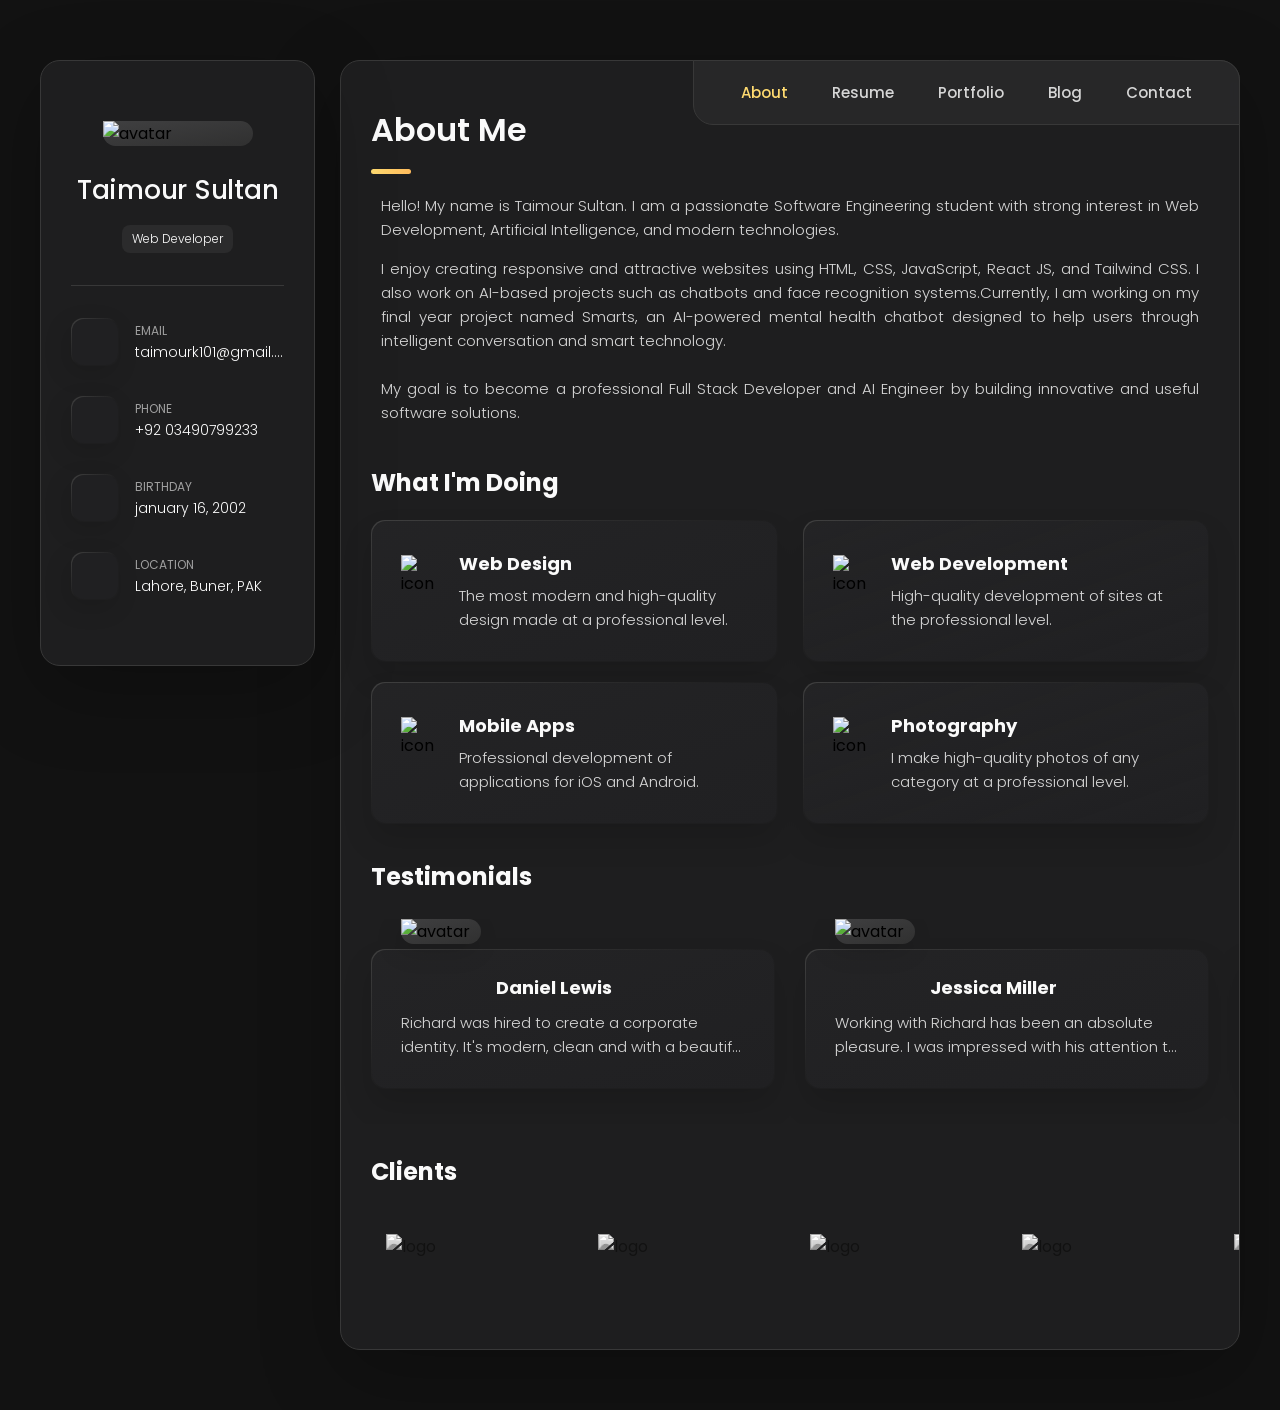
==== commit 62fc33bc: "updated project" ====
--- a/index.html
+++ b/index.html
@@ -50,7 +50,7 @@
                         <div class="contact-info">
                             <p class="contact-title">Phone</p>
 
-                            <a href="tel:+923490799233" class="contact-link">+92- 03490799233</a>
+                            <a href="tel:+923490799233" class="contact-link">+92 03490799233</a>
                         </div>
                     </li>
 
@@ -311,13 +311,13 @@
                         </li>
 
                         <li class="timeline-item">
-                            <h4 class="h4 timeline-item-title">Govt.Degree College Jower,Buner.</h4>
-                            <span>2020 - 2021</span>
+                            <h4 class="h4 timeline-item-title">Govt,Degree College Jowar,Buner.</h4>
+                            <span>2019 - 2021</span>
                             <p class="timeline-text">Government Degree College Jowar, Buner is a public educational institution located in District Buner, Khyber Pakhtunkhwa, Pakistan. It provides intermediate and degree-level education in various disciplines. Taimour Sultan completed F.Sc (Pre-Engineering) from this college, gaining a strong foundation in mathematics, physics, and chemistry for further studies in engineering and technology.</p>
                         </li>
 
                         <li class="timeline-item">
-                            <h4 class="h4 timeline-item-title">Abdali Public School Jower,Buner.</h4>
+                            <h4 class="h4 timeline-item-title">Abdali Public School Jowar,Buner.</h4>
                             <span>2003 - 2019</span>
                             <p class="timeline-text">Abdali Public School Jowar, Buner is a private educational institution located in District Buner, Khyber Pakhtunkhwa, Pakistan. It provides quality education at school and college level with a focus on academic excellence and discipline. Taimour Sultan studied at this school, where he built a strong foundation for his future education.</p>
                         </li>
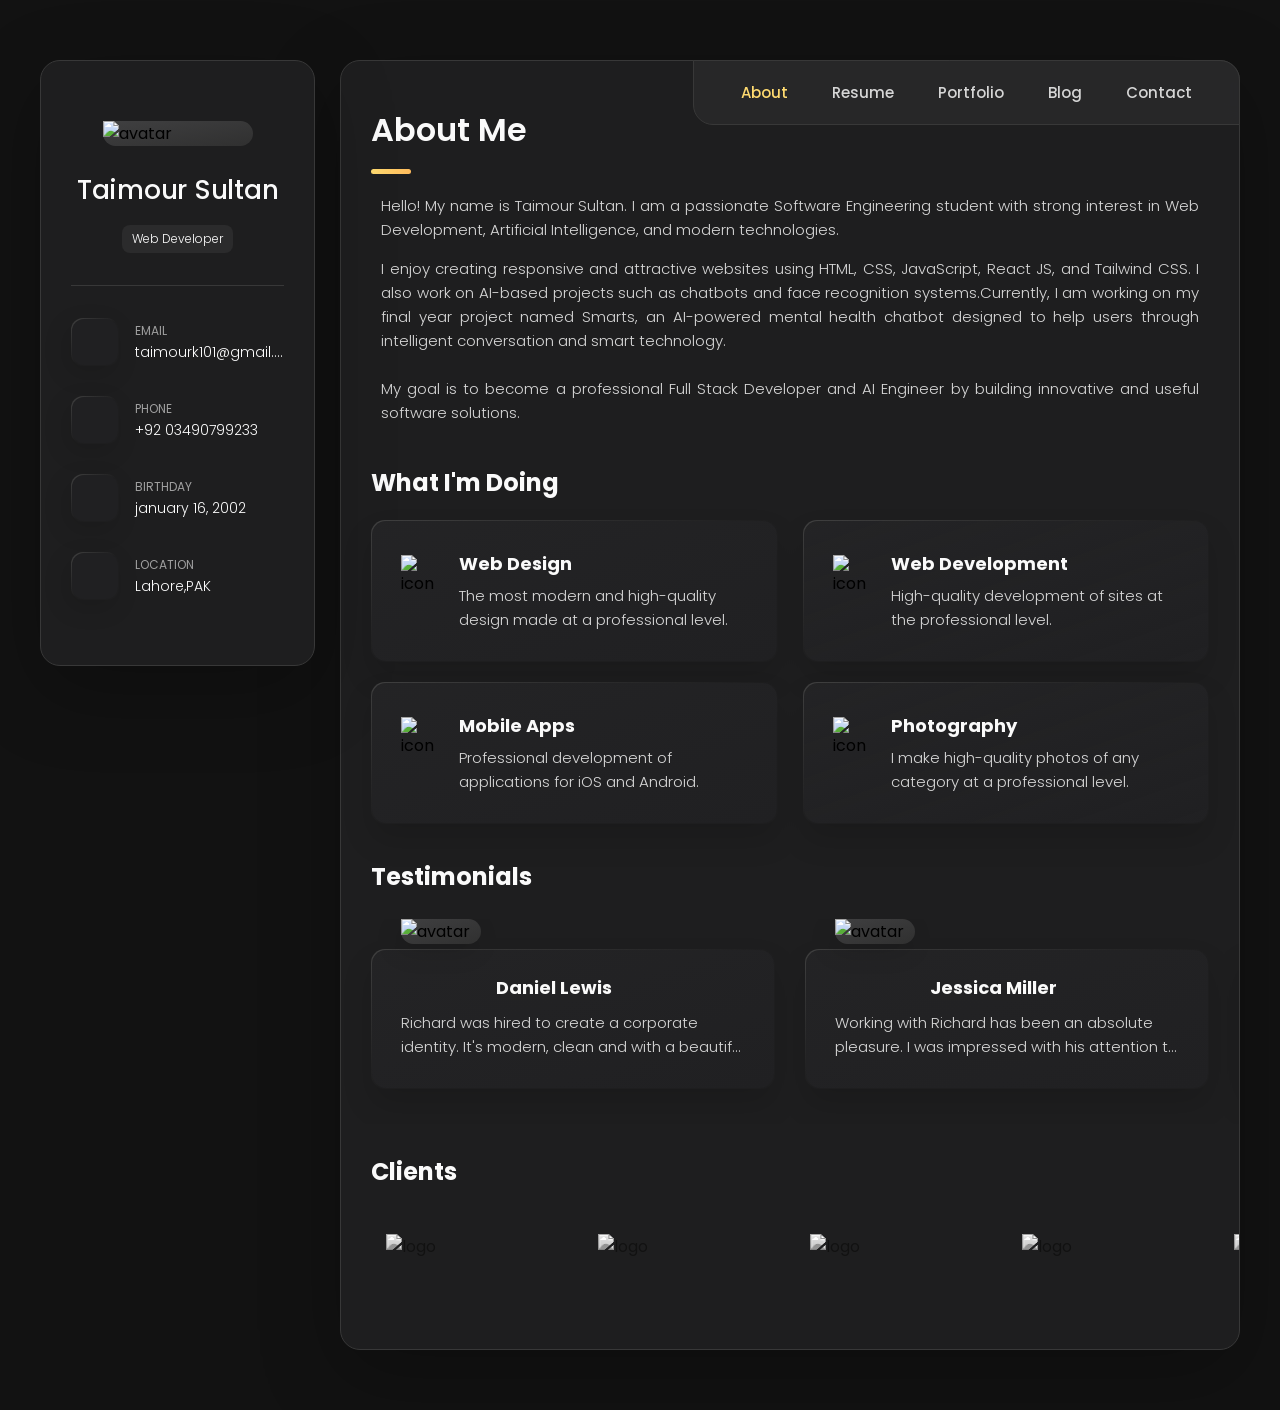
==== commit 28d942dd: "updated project" ====
--- a/index.html
+++ b/index.html
@@ -74,7 +74,7 @@
                         <div class="contact-info">
                             <p class="contact-title">Location</p>
 
-                            <address>Lahore, Buner, PAK</address>
+                            <address>Lahore,PAK</address>
                         </div>
                     </li>
                 </ul>
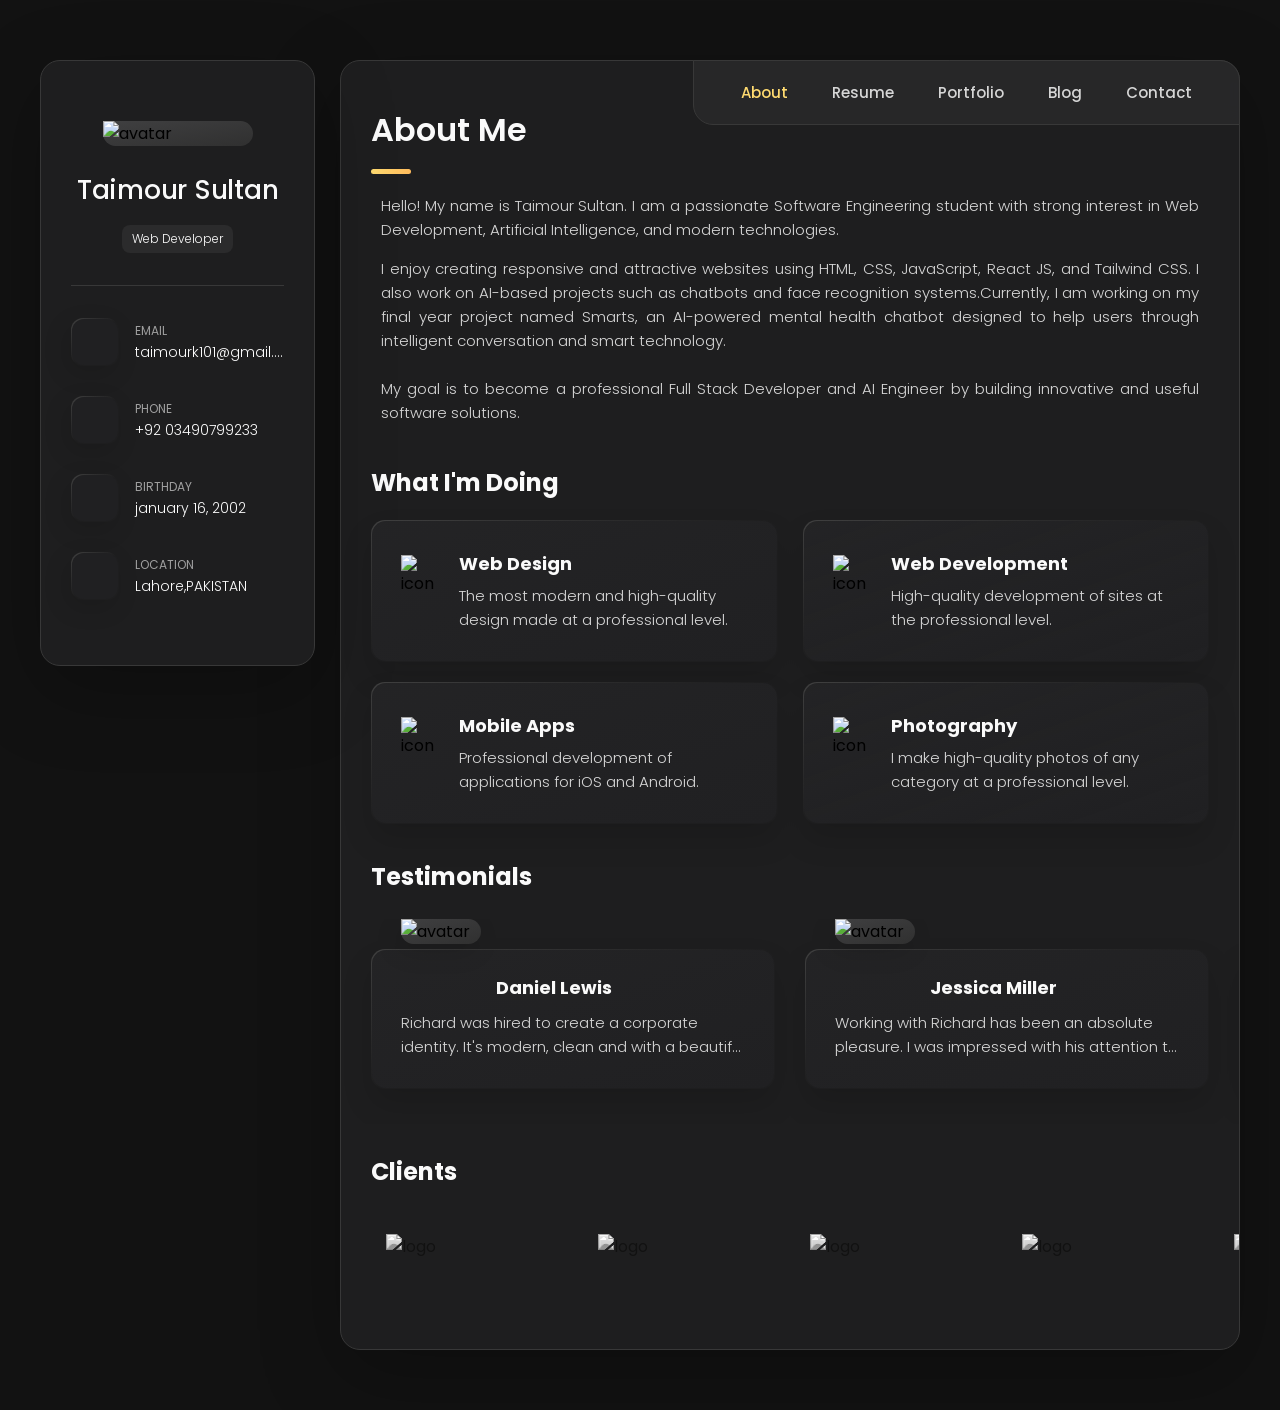
==== commit 1906af77: "update project" ====
--- a/index.html
+++ b/index.html
@@ -74,7 +74,7 @@
                         <div class="contact-info">
                             <p class="contact-title">Location</p>
 
-                            <address>Lahore,PAK</address>
+                            <address>Lahore,PAKISTAN</address>
                         </div>
                     </li>
                 </ul>
